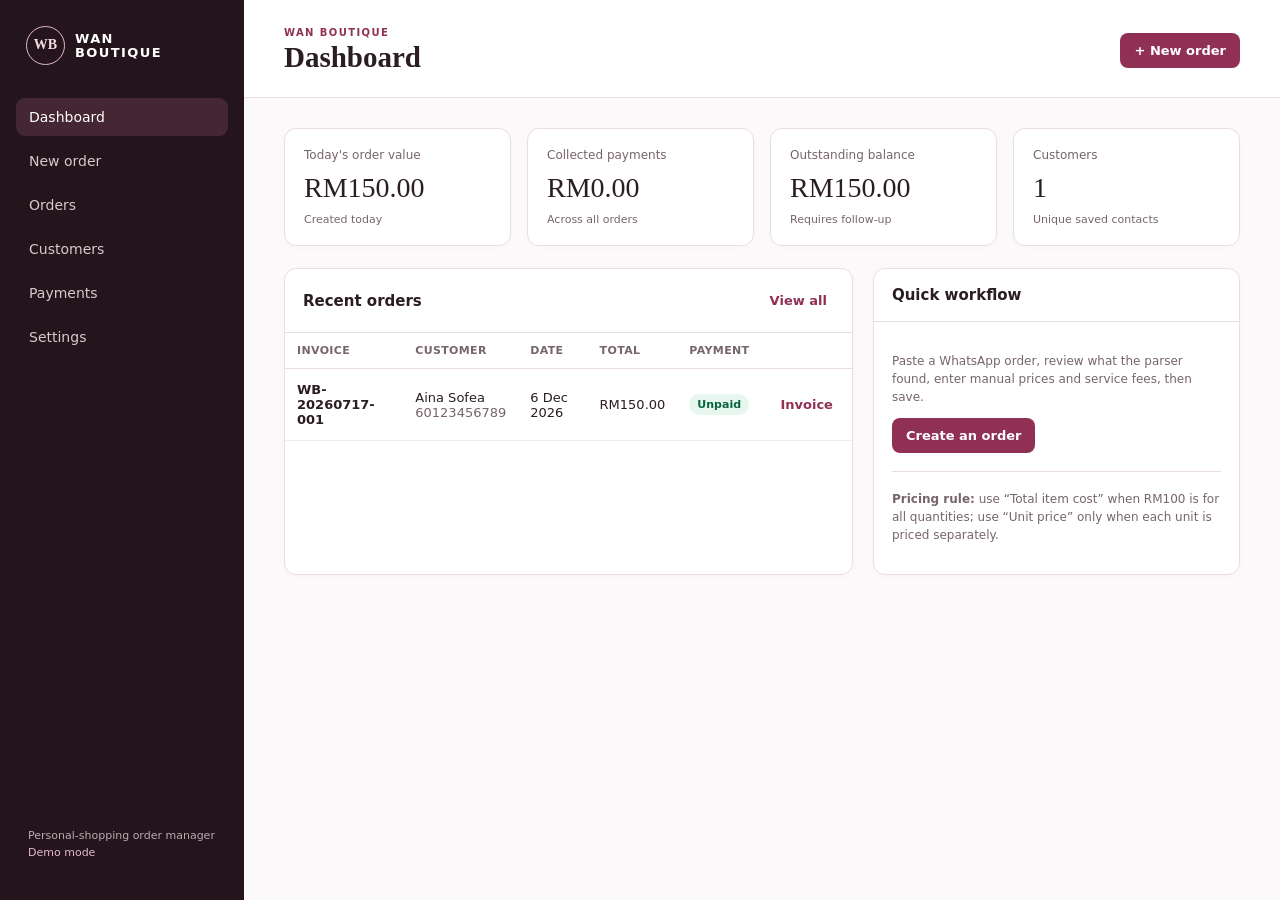
==== index.html @ bf16cfe6 "first commit" ====
<!doctype html>
<html lang="en">
  <head>
    <meta charset="utf-8" />
    <meta name="viewport" content="width=device-width, initial-scale=1" />
    <meta name="theme-color" content="#8f3054" />
    <meta name="description" content="Wan Boutique personal-shopping order manager" />
    <link rel="manifest" href="manifest.json" />
    <link rel="icon" href="assets/icon.svg" type="image/svg+xml" />
    <link rel="stylesheet" href="styles.css" />
    <title>Wan Boutique | Order Manager</title>
  </head>
  <body>
    <div class="app-shell">
      <aside class="sidebar" id="sidebar">
        <a class="brand" href="#dashboard" aria-label="Wan Boutique home">
          <span class="brand-mark">WB</span><span>WAN<br />BOUTIQUE</span>
        </a>
        <nav class="nav" aria-label="Main navigation">
          <a href="#dashboard" data-route="dashboard">Dashboard</a>
          <a href="#new-order" data-route="new-order">New order</a>
          <a href="#orders" data-route="orders">Orders</a>
          <a href="#customers" data-route="customers">Customers</a>
          <a href="#payments" data-route="payments">Payments</a>
          <a href="#settings" data-route="settings">Settings</a>
        </nav>
        <div class="sidebar-foot">Personal-shopping order manager<br /><span id="connection-state">Demo mode</span></div>
      </aside>
      <main class="main-content">
        <header class="topbar">
          <button class="icon-button mobile-menu" id="menu-button" aria-label="Open menu">☰</button>
          <div>
            <p class="eyebrow" id="page-kicker">ORDER MANAGEMENT</p>
            <h1 id="page-title">Dashboard</h1>
          </div>
          <button class="button button-primary" id="quick-order">+ New order</button>
        </header>
        <section id="app" class="page-container" aria-live="polite"></section>
      </main>
    </div>
    <div id="toast-region" class="toast-region" aria-live="polite"></div>
    <div id="modal-root"></div>
    <script src="app.js" defer></script>
  </body>
</html>
---- styles.css ----
:root{--wine:#8f3054;--wine-dark:#6e203e;--rose:#f9edf1;--ink:#2a1d23;--muted:#76656c;--line:#eadde2;--surface:#fff;--canvas:#fbf9f9;--success:#147a57;--warning:#a66305;--danger:#b42318;--shadow:0 12px 34px rgba(67,24,43,.08);font-family:Inter,ui-sans-serif,system-ui,-apple-system,BlinkMacSystemFont,"Segoe UI",sans-serif;color:var(--ink);background:var(--canvas)}
*{box-sizing:border-box}body{margin:0;background:var(--canvas)}button,input,select,textarea{font:inherit}button{cursor:pointer}.app-shell{min-height:100vh;display:grid;grid-template-columns:244px 1fr}.sidebar{background:#24151c;color:#fff;padding:26px 16px;display:flex;flex-direction:column;position:sticky;top:0;height:100vh}.brand{display:flex;gap:10px;align-items:center;color:#fff;text-decoration:none;font-size:13px;font-weight:800;letter-spacing:1.4px;line-height:1.05;padding:0 10px 33px}.brand-mark{width:39px;height:39px;border:1px solid #e4b8c9;border-radius:50%;display:grid;place-items:center;font-family:Georgia,serif;font-size:14px;letter-spacing:0;color:#f8dce5}.nav{display:grid;gap:6px}.nav a{color:#d8c9ce;text-decoration:none;border-radius:9px;padding:11px 13px;font-size:14px}.nav a:hover,.nav a.active{color:#fff;background:#452633}.sidebar-foot{margin-top:auto;color:#bcaab1;font-size:11px;line-height:1.6;padding:12px}.sidebar-foot span{color:#e5b8c9}.main-content{min-width:0}.topbar{padding:27px 40px 23px;display:flex;align-items:center;justify-content:space-between;background:#fff;border-bottom:1px solid var(--line)}h1{font-family:Georgia,serif;font-size:29px;margin:3px 0 0}.eyebrow{margin:0;color:var(--wine);font-size:10px;letter-spacing:1.4px;font-weight:800}.page-container{padding:30px 40px 50px;max-width:1540px}.button{border:0;border-radius:8px;padding:10px 14px;font-weight:700;font-size:13px}.button-primary{background:var(--wine);color:#fff}.button-primary:hover{background:var(--wine-dark)}.button-secondary{background:var(--rose);color:var(--wine-dark)}.button-plain{background:transparent;color:var(--wine);padding:7px}.button-danger{background:#fff0ef;color:var(--danger)}.icon-button{border:0;background:transparent;color:var(--ink);font-size:21px}.mobile-menu{display:none}.cards{display:grid;grid-template-columns:repeat(4,minmax(0,1fr));gap:16px;margin-bottom:22px}.card{background:#fff;border:1px solid var(--line);border-radius:12px;padding:19px;box-shadow:0 2px 8px rgba(30,10,18,.02)}.card-label{color:var(--muted);font-size:12px;margin:0 0 10px}.card-value{font-family:Georgia,serif;font-size:28px;margin:0}.card-note{color:var(--muted);font-size:11px;margin:9px 0 0}.split{display:grid;grid-template-columns:1.55fr 1fr;gap:20px}.panel{background:#fff;border:1px solid var(--line);border-radius:12px;box-shadow:0 2px 8px rgba(30,10,18,.02)}.panel-head{padding:17px 18px;border-bottom:1px solid var(--line);display:flex;align-items:center;justify-content:space-between;gap:12px}.panel-head h2{margin:0;font-size:15px}.panel-body{padding:18px}.empty{padding:34px;text-align:center;color:var(--muted)}.table-wrap{overflow:auto}table{width:100%;border-collapse:collapse;font-size:13px}th{text-align:left;color:var(--muted);font-size:11px;letter-spacing:.35px;text-transform:uppercase;font-weight:750;padding:11px 12px;border-bottom:1px solid var(--line)}td{padding:13px 12px;border-bottom:1px solid #f2ebee;vertical-align:middle}.table-actions{white-space:nowrap}.badge{display:inline-flex;align-items:center;border-radius:99px;padding:4px 8px;font-size:11px;font-weight:750}.badge-paid{background:#e7f6ee;color:#086342}.badge-unpaid{background:#fff3df;color:#8c5500}.badge-partial{background:#eaf1ff;color:#2456a6}.badge-cod{background:#f3ebfa;color:#6b3990}.badge-draft{background:#f0eef0;color:#60555a}.toolbar{display:flex;gap:10px;justify-content:space-between;align-items:center;margin-bottom:17px}.toolbar-group{display:flex;gap:8px;align-items:center}.search{width:min(300px,100%);padding:10px 11px;border:1px solid var(--line);border-radius:8px;background:#fff}.select{padding:9px 10px;border:1px solid var(--line);border-radius:8px;background:#fff}.tabbar{display:flex;gap:5px;border-bottom:1px solid var(--line);margin-bottom:22px}.tab{border:0;background:transparent;padding:12px 13px;color:var(--muted);font-weight:700;font-size:13px}.tab.active{color:var(--wine);border-bottom:2px solid var(--wine)}.form-grid{display:grid;grid-template-columns:repeat(12,1fr);gap:14px}.field{display:grid;gap:6px}.field label{font-size:12px;font-weight:750;color:#5f5057}.field input,.field select,.field textarea{border:1px solid var(--line);border-radius:8px;padding:10px;background:#fff;color:var(--ink);width:100%}.field textarea{min-height:85px;resize:vertical}.span-12{grid-column:span 12}.span-8{grid-column:span 8}.span-6{grid-column:span 6}.span-4{grid-column:span 4}.span-3{grid-column:span 3}.order-layout{display:grid;grid-template-columns:1fr 340px;gap:20px}.item-editor{border:1px solid var(--line);border-radius:10px;padding:15px;margin-bottom:12px;background:#fff}.item-editor-head{display:flex;justify-content:space-between;align-items:center;margin-bottom:12px}.item-editor-head strong{font-size:13px}.item-total{background:var(--rose);border-radius:8px;padding:10px;font-size:13px;font-weight:800;color:var(--wine-dark)}.summary{position:sticky;top:20px}.summary dl{margin:0;display:grid;gap:11px}.summary dl div{display:flex;justify-content:space-between;gap:14px;font-size:13px}.summary dt{color:var(--muted)}.summary dd{margin:0;font-weight:750}.summary-total{padding-top:12px!important;border-top:1px solid var(--line);font-size:16px!important}.summary-total dd{color:var(--wine);font-family:Georgia,serif;font-size:21px}.summary .field{margin-top:14px}.message-box{width:100%;min-height:310px;border:1px solid var(--line);border-radius:9px;padding:13px;resize:vertical}.hint{font-size:12px;color:var(--muted);line-height:1.5}.warning-list{margin:12px 0 0;padding:10px 12px 10px 28px;background:#fff7e9;color:#855000;border-radius:8px;font-size:12px}.warning-list li+li{margin-top:4px}.divider{height:1px;background:var(--line);margin:18px 0}.row{display:flex;align-items:center;justify-content:space-between;gap:12px}.muted{color:var(--muted)}.toast-region{position:fixed;right:18px;bottom:18px;display:grid;gap:8px;z-index:100}.toast{color:#fff;background:#2d2025;padding:12px 15px;border-radius:9px;box-shadow:var(--shadow);font-size:13px}.toast.success{background:var(--success)}.toast.error{background:var(--danger)}.modal-backdrop{position:fixed;inset:0;background:rgba(33,17,25,.45);display:grid;place-items:center;padding:20px;z-index:50}.modal{background:#fff;border-radius:14px;box-shadow:var(--shadow);width:min(680px,100%);max-height:90vh;overflow:auto}.modal-head{padding:17px 19px;border-bottom:1px solid var(--line);display:flex;justify-content:space-between;align-items:center}.modal-head h2{margin:0;font-size:17px}.modal-body{padding:19px}.modal-foot{padding:16px 19px;border-top:1px solid var(--line);display:flex;justify-content:flex-end;gap:8px}.customer-card{padding:13px 0;border-bottom:1px solid var(--line)}.customer-card:last-child{border:0}.customer-card p{margin:3px 0;font-size:12px}.template{background:#fff7fa;border:1px dashed #d6a1b5;border-radius:9px;padding:13px;white-space:pre-wrap;font:12px/1.5 ui-monospace,SFMono-Regular,Menlo,monospace}.hidden{display:none!important}@media(max-width:1050px){.cards{grid-template-columns:repeat(2,1fr)}.order-layout{grid-template-columns:1fr}.summary{position:static}.split{grid-template-columns:1fr}}@media(max-width:760px){.app-shell{display:block}.sidebar{position:fixed;z-index:80;width:244px;transform:translateX(-100%);transition:transform .2s}.sidebar.open{transform:translateX(0)}.mobile-menu{display:block}.topbar{padding:18px}.page-container{padding:20px 16px}.topbar h1{font-size:24px}.topbar .button{display:none}.cards{grid-template-columns:1fr 1fr;gap:10px}.card{padding:14px}.card-value{font-size:23px}.form-grid{grid-template-columns:1fr 1fr}.span-12,.span-8,.span-6,.span-4,.span-3{grid-column:span 2}.toolbar{align-items:stretch;flex-direction:column}.toolbar-group{flex-wrap:wrap}.table-wrap{margin:0 -16px}.table-wrap table{min-width:700px}.split{gap:14px}}
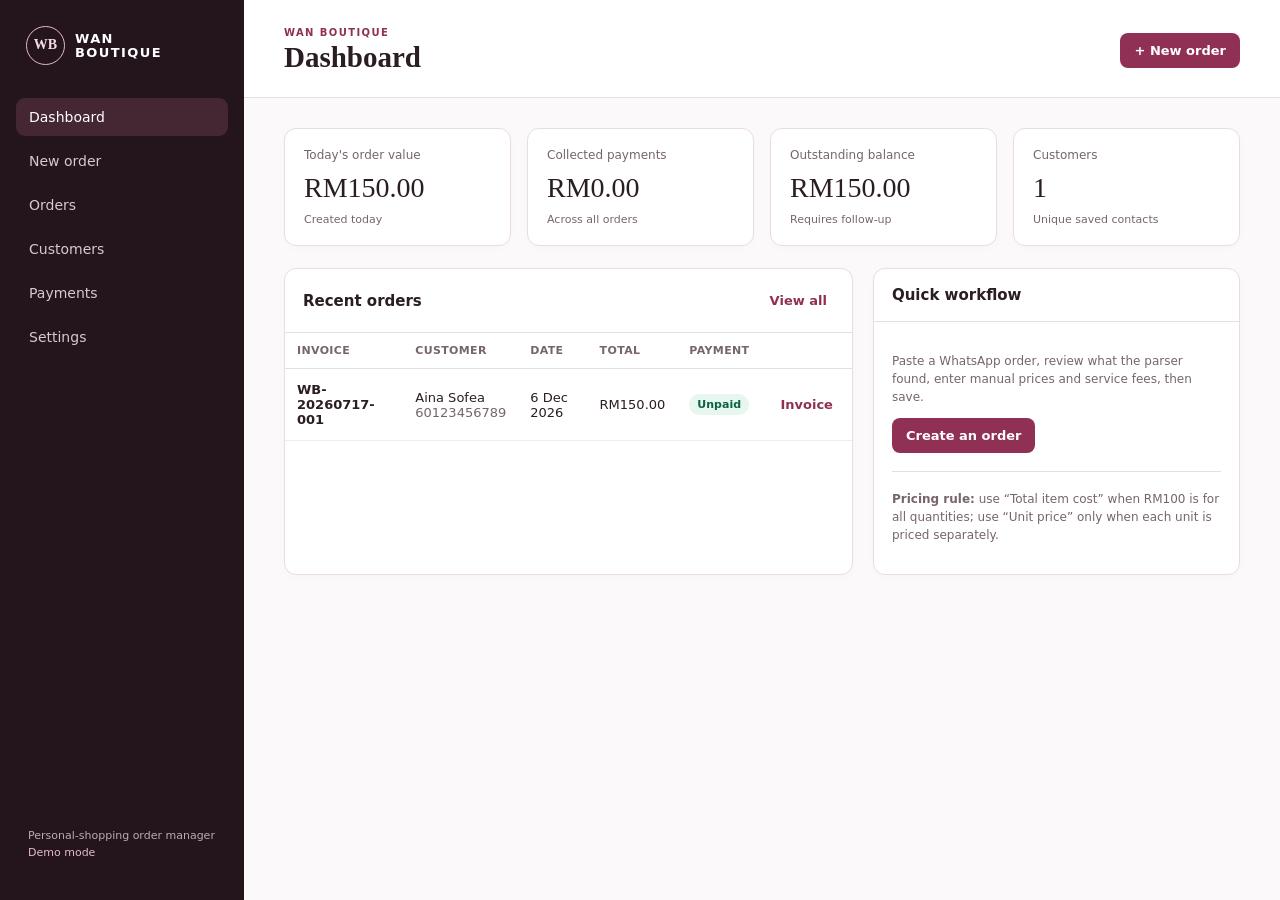
==== commit 23cb07f2: "Fix bug and mobile view" ====
--- a/index.html
+++ b/index.html
@@ -3,7 +3,10 @@
   <head>
     <meta charset="utf-8" />
     <meta name="viewport" content="width=device-width, initial-scale=1" />
-    <meta name="theme-color" content="#8f3054" />
+    <meta name="theme-color" content="#8f3054" />    <meta name="mobile-web-app-capable" content="yes" />
+    <meta name="apple-mobile-web-app-capable" content="yes" />
+    <meta name="apple-mobile-web-app-status-bar-style" content="default" />
+    <link rel="apple-touch-icon" href="assets/icon.svg" />
     <meta name="description" content="Wan Boutique personal-shopping order manager" />
     <link rel="manifest" href="manifest.json" />
     <link rel="icon" href="assets/icon.svg" type="image/svg+xml" />
--- a/styles.css
+++ b/styles.css
@@ -1,2 +1,26 @@
 :root{--wine:#8f3054;--wine-dark:#6e203e;--rose:#f9edf1;--ink:#2a1d23;--muted:#76656c;--line:#eadde2;--surface:#fff;--canvas:#fbf9f9;--success:#147a57;--warning:#a66305;--danger:#b42318;--shadow:0 12px 34px rgba(67,24,43,.08);font-family:Inter,ui-sans-serif,system-ui,-apple-system,BlinkMacSystemFont,"Segoe UI",sans-serif;color:var(--ink);background:var(--canvas)}
 *{box-sizing:border-box}body{margin:0;background:var(--canvas)}button,input,select,textarea{font:inherit}button{cursor:pointer}.app-shell{min-height:100vh;display:grid;grid-template-columns:244px 1fr}.sidebar{background:#24151c;color:#fff;padding:26px 16px;display:flex;flex-direction:column;position:sticky;top:0;height:100vh}.brand{display:flex;gap:10px;align-items:center;color:#fff;text-decoration:none;font-size:13px;font-weight:800;letter-spacing:1.4px;line-height:1.05;padding:0 10px 33px}.brand-mark{width:39px;height:39px;border:1px solid #e4b8c9;border-radius:50%;display:grid;place-items:center;font-family:Georgia,serif;font-size:14px;letter-spacing:0;color:#f8dce5}.nav{display:grid;gap:6px}.nav a{color:#d8c9ce;text-decoration:none;border-radius:9px;padding:11px 13px;font-size:14px}.nav a:hover,.nav a.active{color:#fff;background:#452633}.sidebar-foot{margin-top:auto;color:#bcaab1;font-size:11px;line-height:1.6;padding:12px}.sidebar-foot span{color:#e5b8c9}.main-content{min-width:0}.topbar{padding:27px 40px 23px;display:flex;align-items:center;justify-content:space-between;background:#fff;border-bottom:1px solid var(--line)}h1{font-family:Georgia,serif;font-size:29px;margin:3px 0 0}.eyebrow{margin:0;color:var(--wine);font-size:10px;letter-spacing:1.4px;font-weight:800}.page-container{padding:30px 40px 50px;max-width:1540px}.button{border:0;border-radius:8px;padding:10px 14px;font-weight:700;font-size:13px}.button-primary{background:var(--wine);color:#fff}.button-primary:hover{background:var(--wine-dark)}.button-secondary{background:var(--rose);color:var(--wine-dark)}.button-plain{background:transparent;color:var(--wine);padding:7px}.button-danger{background:#fff0ef;color:var(--danger)}.icon-button{border:0;background:transparent;color:var(--ink);font-size:21px}.mobile-menu{display:none}.cards{display:grid;grid-template-columns:repeat(4,minmax(0,1fr));gap:16px;margin-bottom:22px}.card{background:#fff;border:1px solid var(--line);border-radius:12px;padding:19px;box-shadow:0 2px 8px rgba(30,10,18,.02)}.card-label{color:var(--muted);font-size:12px;margin:0 0 10px}.card-value{font-family:Georgia,serif;font-size:28px;margin:0}.card-note{color:var(--muted);font-size:11px;margin:9px 0 0}.split{display:grid;grid-template-columns:1.55fr 1fr;gap:20px}.panel{background:#fff;border:1px solid var(--line);border-radius:12px;box-shadow:0 2px 8px rgba(30,10,18,.02)}.panel-head{padding:17px 18px;border-bottom:1px solid var(--line);display:flex;align-items:center;justify-content:space-between;gap:12px}.panel-head h2{margin:0;font-size:15px}.panel-body{padding:18px}.empty{padding:34px;text-align:center;color:var(--muted)}.table-wrap{overflow:auto}table{width:100%;border-collapse:collapse;font-size:13px}th{text-align:left;color:var(--muted);font-size:11px;letter-spacing:.35px;text-transform:uppercase;font-weight:750;padding:11px 12px;border-bottom:1px solid var(--line)}td{padding:13px 12px;border-bottom:1px solid #f2ebee;vertical-align:middle}.table-actions{white-space:nowrap}.badge{display:inline-flex;align-items:center;border-radius:99px;padding:4px 8px;font-size:11px;font-weight:750}.badge-paid{background:#e7f6ee;color:#086342}.badge-unpaid{background:#fff3df;color:#8c5500}.badge-partial{background:#eaf1ff;color:#2456a6}.badge-cod{background:#f3ebfa;color:#6b3990}.badge-draft{background:#f0eef0;color:#60555a}.toolbar{display:flex;gap:10px;justify-content:space-between;align-items:center;margin-bottom:17px}.toolbar-group{display:flex;gap:8px;align-items:center}.search{width:min(300px,100%);padding:10px 11px;border:1px solid var(--line);border-radius:8px;background:#fff}.select{padding:9px 10px;border:1px solid var(--line);border-radius:8px;background:#fff}.tabbar{display:flex;gap:5px;border-bottom:1px solid var(--line);margin-bottom:22px}.tab{border:0;background:transparent;padding:12px 13px;color:var(--muted);font-weight:700;font-size:13px}.tab.active{color:var(--wine);border-bottom:2px solid var(--wine)}.form-grid{display:grid;grid-template-columns:repeat(12,1fr);gap:14px}.field{display:grid;gap:6px}.field label{font-size:12px;font-weight:750;color:#5f5057}.field input,.field select,.field textarea{border:1px solid var(--line);border-radius:8px;padding:10px;background:#fff;color:var(--ink);width:100%}.field textarea{min-height:85px;resize:vertical}.span-12{grid-column:span 12}.span-8{grid-column:span 8}.span-6{grid-column:span 6}.span-4{grid-column:span 4}.span-3{grid-column:span 3}.order-layout{display:grid;grid-template-columns:1fr 340px;gap:20px}.item-editor{border:1px solid var(--line);border-radius:10px;padding:15px;margin-bottom:12px;background:#fff}.item-editor-head{display:flex;justify-content:space-between;align-items:center;margin-bottom:12px}.item-editor-head strong{font-size:13px}.item-total{background:var(--rose);border-radius:8px;padding:10px;font-size:13px;font-weight:800;color:var(--wine-dark)}.summary{position:sticky;top:20px}.summary dl{margin:0;display:grid;gap:11px}.summary dl div{display:flex;justify-content:space-between;gap:14px;font-size:13px}.summary dt{color:var(--muted)}.summary dd{margin:0;font-weight:750}.summary-total{padding-top:12px!important;border-top:1px solid var(--line);font-size:16px!important}.summary-total dd{color:var(--wine);font-family:Georgia,serif;font-size:21px}.summary .field{margin-top:14px}.message-box{width:100%;min-height:310px;border:1px solid var(--line);border-radius:9px;padding:13px;resize:vertical}.hint{font-size:12px;color:var(--muted);line-height:1.5}.warning-list{margin:12px 0 0;padding:10px 12px 10px 28px;background:#fff7e9;color:#855000;border-radius:8px;font-size:12px}.warning-list li+li{margin-top:4px}.divider{height:1px;background:var(--line);margin:18px 0}.row{display:flex;align-items:center;justify-content:space-between;gap:12px}.muted{color:var(--muted)}.toast-region{position:fixed;right:18px;bottom:18px;display:grid;gap:8px;z-index:100}.toast{color:#fff;background:#2d2025;padding:12px 15px;border-radius:9px;box-shadow:var(--shadow);font-size:13px}.toast.success{background:var(--success)}.toast.error{background:var(--danger)}.modal-backdrop{position:fixed;inset:0;background:rgba(33,17,25,.45);display:grid;place-items:center;padding:20px;z-index:50}.modal{background:#fff;border-radius:14px;box-shadow:var(--shadow);width:min(680px,100%);max-height:90vh;overflow:auto}.modal-head{padding:17px 19px;border-bottom:1px solid var(--line);display:flex;justify-content:space-between;align-items:center}.modal-head h2{margin:0;font-size:17px}.modal-body{padding:19px}.modal-foot{padding:16px 19px;border-top:1px solid var(--line);display:flex;justify-content:flex-end;gap:8px}.customer-card{padding:13px 0;border-bottom:1px solid var(--line)}.customer-card:last-child{border:0}.customer-card p{margin:3px 0;font-size:12px}.template{background:#fff7fa;border:1px dashed #d6a1b5;border-radius:9px;padding:13px;white-space:pre-wrap;font:12px/1.5 ui-monospace,SFMono-Regular,Menlo,monospace}.hidden{display:none!important}@media(max-width:1050px){.cards{grid-template-columns:repeat(2,1fr)}.order-layout{grid-template-columns:1fr}.summary{position:static}.split{grid-template-columns:1fr}}@media(max-width:760px){.app-shell{display:block}.sidebar{position:fixed;z-index:80;width:244px;transform:translateX(-100%);transition:transform .2s}.sidebar.open{transform:translateX(0)}.mobile-menu{display:block}.topbar{padding:18px}.page-container{padding:20px 16px}.topbar h1{font-size:24px}.topbar .button{display:none}.cards{grid-template-columns:1fr 1fr;gap:10px}.card{padding:14px}.card-value{font-size:23px}.form-grid{grid-template-columns:1fr 1fr}.span-12,.span-8,.span-6,.span-4,.span-3{grid-column:span 2}.toolbar{align-items:stretch;flex-direction:column}.toolbar-group{flex-wrap:wrap}.table-wrap{margin:0 -16px}.table-wrap table{min-width:700px}.split{gap:14px}}
+
+/* Mobile and touch refinements */
+html { -webkit-text-size-adjust: 100%; }
+button, input, select, textarea { touch-action: manipulation; }
+@media (max-width: 560px) {
+  .topbar { padding: 15px 16px; gap: 10px; }
+  .topbar h1 { font-size: clamp(21px, 7vw, 26px); }
+  .page-container { padding: 16px 12px 36px; }
+  .panel, .card, .item-editor { border-radius: 10px; }
+  .panel-head, .panel-body { padding: 14px; }
+  .form-grid { grid-template-columns: 1fr; gap: 12px; }
+  .span-12, .span-8, .span-6, .span-4, .span-3 { grid-column: span 1; }
+  .field input, .field select, .field textarea, .message-box { min-height: 44px; font-size: 16px; }
+  .item-editor { padding: 13px; margin-bottom: 10px; }
+  .item-editor-head { align-items: flex-start; gap: 8px; }
+  .item-editor-head .button { min-height: 40px; }
+  .item-total { min-height: 44px; display: flex; align-items: center; }
+  .summary .button { min-height: 46px; }
+  .tabbar { overflow-x: auto; margin: 0 -2px 16px; }
+  .tab { white-space: nowrap; min-height: 44px; }
+  .cards { grid-template-columns: 1fr; }
+  .toast-region { right: 12px; left: 12px; bottom: 12px; }
+  .toast { text-align: center; }
+}
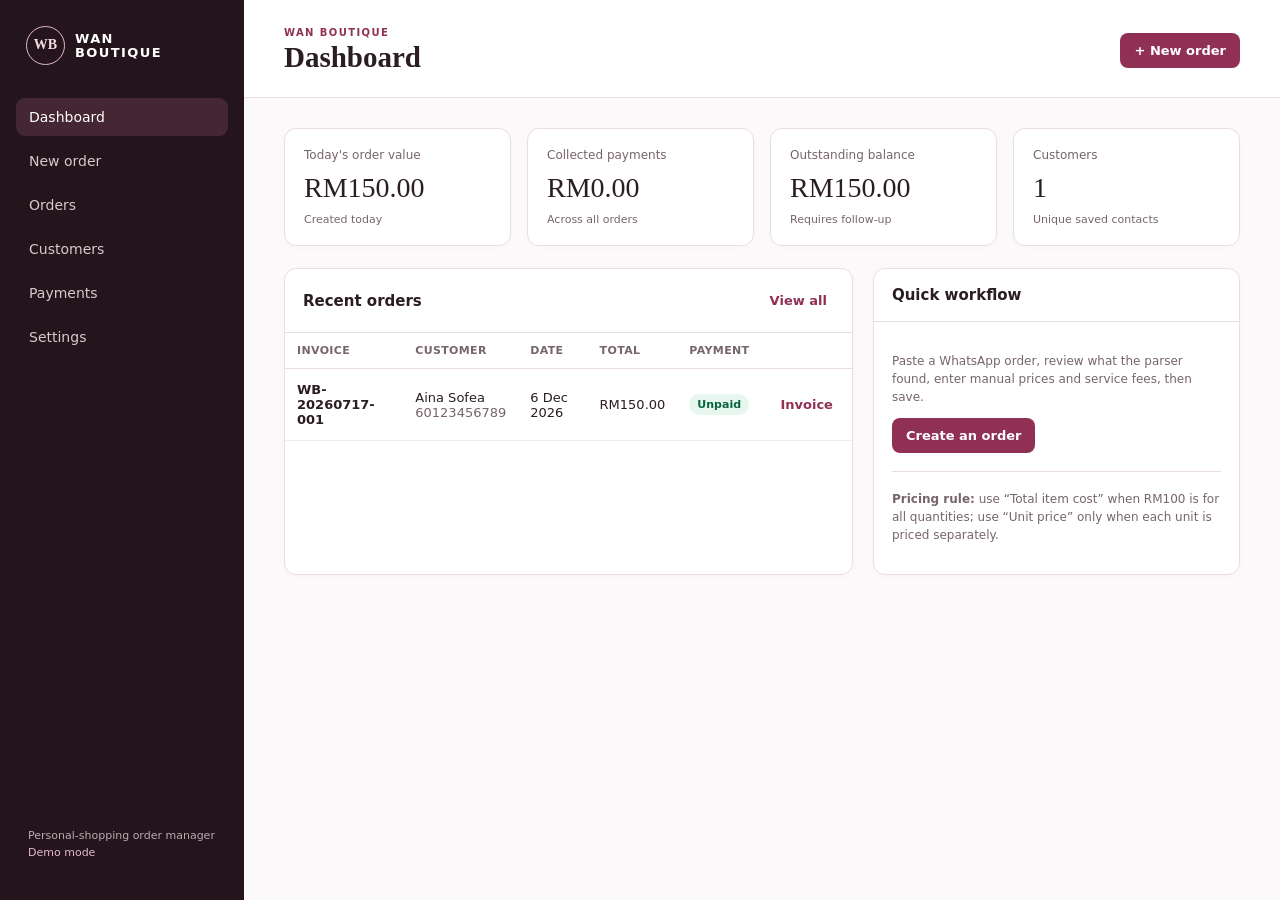
==== commit 81e2fa11: "Collapsible Side bar" ====
--- a/index.html
+++ b/index.html
@@ -15,7 +15,7 @@
   </head>
   <body>
     <div class="app-shell">
-      <aside class="sidebar" id="sidebar">
+      <aside class="sidebar" id="sidebar" aria-label="Main menu">
         <a class="brand" href="#dashboard" aria-label="Wan Boutique home">
           <span class="brand-mark">WB</span><span>WAN<br />BOUTIQUE</span>
         </a>
@@ -29,9 +29,10 @@
         </nav>
         <div class="sidebar-foot">Personal-shopping order manager<br /><span id="connection-state">Demo mode</span></div>
       </aside>
+            <button class="sidebar-backdrop" id="sidebar-backdrop" aria-label="Close menu" tabindex="-1"></button>
       <main class="main-content">
         <header class="topbar">
-          <button class="icon-button mobile-menu" id="menu-button" aria-label="Open menu">☰</button>
+          <button class="icon-button mobile-menu" id="menu-button" aria-label="Open menu" aria-controls="sidebar" aria-expanded="false">☰</button>
           <div>
             <p class="eyebrow" id="page-kicker">ORDER MANAGEMENT</p>
             <h1 id="page-title">Dashboard</h1>
--- a/styles.css
+++ b/styles.css
@@ -23,4 +23,13 @@
   .cards { grid-template-columns: 1fr; }
   .toast-region { right: 12px; left: 12px; bottom: 12px; }
   .toast { text-align: center; }
+}
+.sidebar-backdrop { display: none; }
+@media (max-width: 760px) {
+  body.drawer-open { overflow: hidden; }
+  .sidebar { visibility: hidden; pointer-events: none; box-shadow: 14px 0 34px rgba(27, 12, 19, .3); }
+  .sidebar.open { visibility: visible; pointer-events: auto; }
+  .sidebar-backdrop { display: block; position: fixed; inset: 0; z-index: 70; opacity: 0; pointer-events: none; border: 0; background: rgba(28, 14, 21, .45); transition: opacity .2s ease; }
+  .sidebar-backdrop.open { opacity: 1; pointer-events: auto; }
+  .mobile-menu { min-width: 44px; min-height: 44px; border-radius: 8px; }
 }
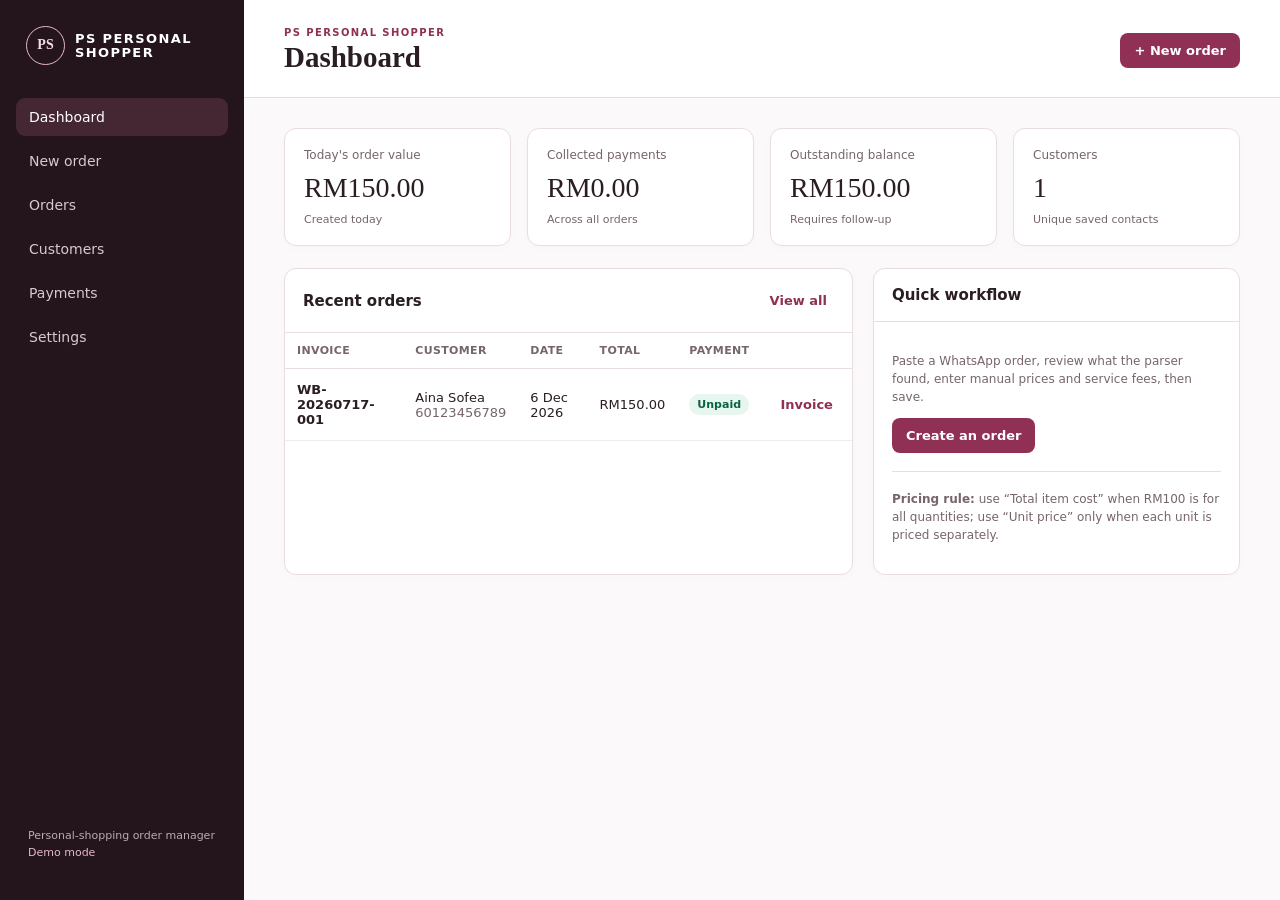
==== commit c1ed2fcd: "PS rebranding, Collapsible and bug fix jumping view" ====
--- a/index.html
+++ b/index.html
@@ -3,36 +3,37 @@
   <head>
     <meta charset="utf-8" />
     <meta name="viewport" content="width=device-width, initial-scale=1" />
-    <meta name="theme-color" content="#8f3054" />    <meta name="mobile-web-app-capable" content="yes" />
+    <meta name="theme-color" content="#8f3054" />
+    <meta name="mobile-web-app-capable" content="yes" />
     <meta name="apple-mobile-web-app-capable" content="yes" />
     <meta name="apple-mobile-web-app-status-bar-style" content="default" />
     <link rel="apple-touch-icon" href="assets/icon.svg" />
-    <meta name="description" content="Wan Boutique personal-shopping order manager" />
+    <meta name="description" content="PS Personal Shopper order manager" />
     <link rel="manifest" href="manifest.json" />
     <link rel="icon" href="assets/icon.svg" type="image/svg+xml" />
-    <link rel="stylesheet" href="styles.css" />
-    <title>Wan Boutique | Order Manager</title>
+    <link rel="stylesheet" href="styles.css?v=4" />
+    <title>PS Personal Shopper | Order Manager</title>
   </head>
   <body>
-    <div class="app-shell">
+    <div class="app-shell" id="app-shell">
       <aside class="sidebar" id="sidebar" aria-label="Main menu">
-        <a class="brand" href="#dashboard" aria-label="Wan Boutique home">
-          <span class="brand-mark">WB</span><span>WAN<br />BOUTIQUE</span>
-        </a>
+        <button class="brand" id="sidebar-toggle" type="button" aria-label="Collapse sidebar" aria-expanded="true">
+          <span class="brand-mark">PS</span><span class="brand-name">PS PERSONAL<br />SHOPPER</span>
+        </button>
         <nav class="nav" aria-label="Main navigation">
-          <a href="#dashboard" data-route="dashboard">Dashboard</a>
-          <a href="#new-order" data-route="new-order">New order</a>
-          <a href="#orders" data-route="orders">Orders</a>
-          <a href="#customers" data-route="customers">Customers</a>
-          <a href="#payments" data-route="payments">Payments</a>
-          <a href="#settings" data-route="settings">Settings</a>
+          <a href="#dashboard" data-route="dashboard"><span class="nav-icon" aria-hidden="true">⌂</span><span class="nav-label">Dashboard</span></a>
+          <a href="#new-order" data-route="new-order"><span class="nav-icon" aria-hidden="true">＋</span><span class="nav-label">New order</span></a>
+          <a href="#orders" data-route="orders"><span class="nav-icon" aria-hidden="true">≡</span><span class="nav-label">Orders</span></a>
+          <a href="#customers" data-route="customers"><span class="nav-icon" aria-hidden="true">●</span><span class="nav-label">Customers</span></a>
+          <a href="#payments" data-route="payments"><span class="nav-icon nav-icon-text" aria-hidden="true">RM</span><span class="nav-label">Payments</span></a>
+          <a href="#settings" data-route="settings"><span class="nav-icon" aria-hidden="true">⚙</span><span class="nav-label">Settings</span></a>
         </nav>
         <div class="sidebar-foot">Personal-shopping order manager<br /><span id="connection-state">Demo mode</span></div>
       </aside>
-            <button class="sidebar-backdrop" id="sidebar-backdrop" aria-label="Close menu" tabindex="-1"></button>
+      <button class="sidebar-backdrop" id="sidebar-backdrop" aria-label="Close menu" tabindex="-1"></button>
       <main class="main-content">
         <header class="topbar">
-          <button class="icon-button mobile-menu" id="menu-button" aria-label="Open menu" aria-controls="sidebar" aria-expanded="false">☰</button>
+          <button class="icon-button mobile-menu" id="menu-button" aria-label="Open menu" aria-controls="sidebar" aria-expanded="false">&#9776;</button>
           <div>
             <p class="eyebrow" id="page-kicker">ORDER MANAGEMENT</p>
             <h1 id="page-title">Dashboard</h1>
@@ -44,6 +45,6 @@
     </div>
     <div id="toast-region" class="toast-region" aria-live="polite"></div>
     <div id="modal-root"></div>
-    <script src="app.js" defer></script>
+    <script src="app.js?v=4" defer></script>
   </body>
-</html>
+</html>
--- a/styles.css
+++ b/styles.css
@@ -32,4 +32,26 @@
   .sidebar-backdrop { display: block; position: fixed; inset: 0; z-index: 70; opacity: 0; pointer-events: none; border: 0; background: rgba(28, 14, 21, .45); transition: opacity .2s ease; }
   .sidebar-backdrop.open { opacity: 1; pointer-events: auto; }
   .mobile-menu { min-width: 44px; min-height: 44px; border-radius: 8px; }
+}
+/* Collapsible sidebar v4 */
+.app-shell { transition: grid-template-columns .22s ease; }
+.brand { width: 100%; border: 0; background: transparent; text-align: left; cursor: pointer; }
+.brand-name { white-space: nowrap; }
+.nav a { display: flex; align-items: center; gap: 11px; }
+.nav-icon { display: none; width: 34px; height: 34px; flex: 0 0 34px; place-items: center; border-radius: 9px; font-size: 20px; color: #f5dbe5; }
+.nav-icon-text { font-size: 10px; font-weight: 900; }
+@media (min-width: 761px) {
+  .app-shell.sidebar-collapsed { grid-template-columns: 76px minmax(0, 1fr); }
+  .app-shell.sidebar-collapsed .sidebar { padding-left: 10px; padding-right: 10px; }
+  .app-shell.sidebar-collapsed .brand { justify-content: center; padding-left: 0; padding-right: 0; }
+  .app-shell.sidebar-collapsed .brand-name,
+  .app-shell.sidebar-collapsed .nav-label,
+  .app-shell.sidebar-collapsed .sidebar-foot { display: none; }
+  .app-shell.sidebar-collapsed .nav a { justify-content: center; padding: 6px; }
+  .app-shell.sidebar-collapsed .nav-icon { display: grid; }
+}
+@media (max-width: 760px) {
+  .brand-name { display: inline; }
+  .nav-icon { display: grid; }
+  .sidebar { width: min(84vw, 290px); }
 }
